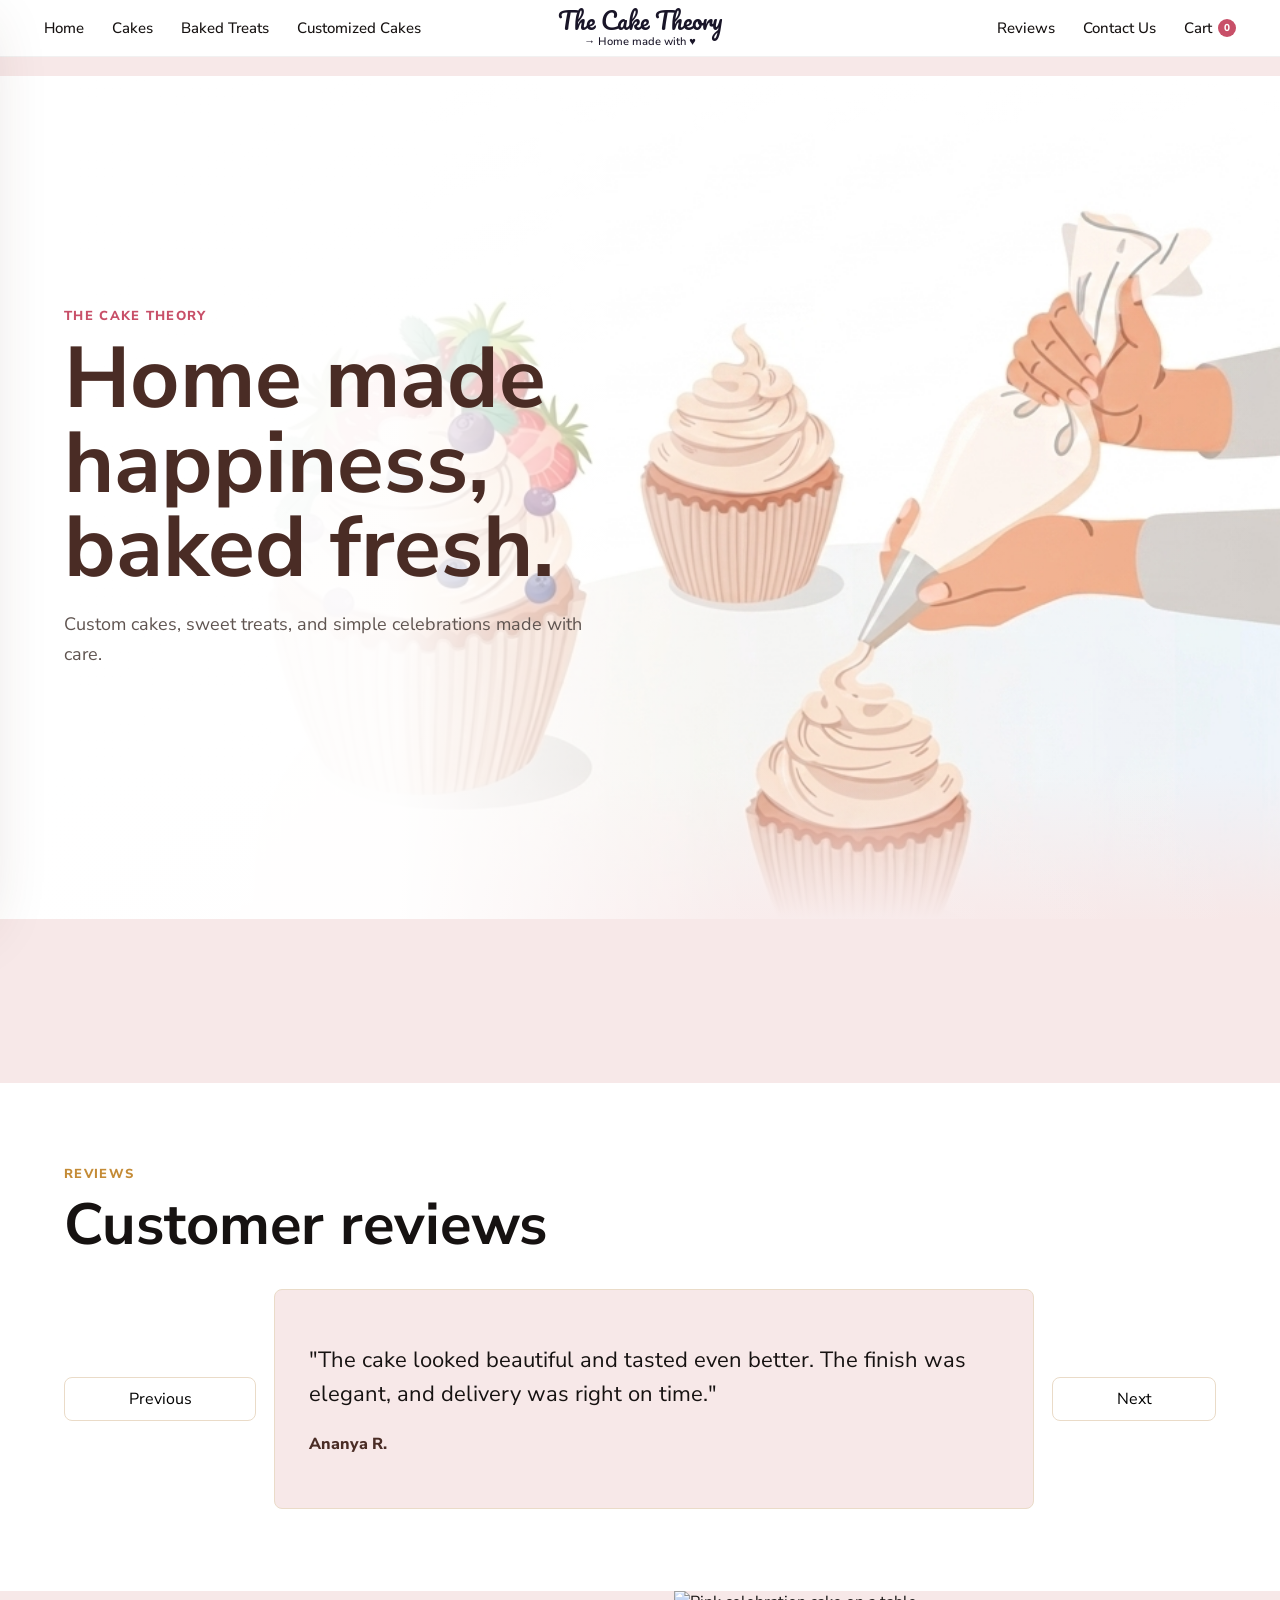
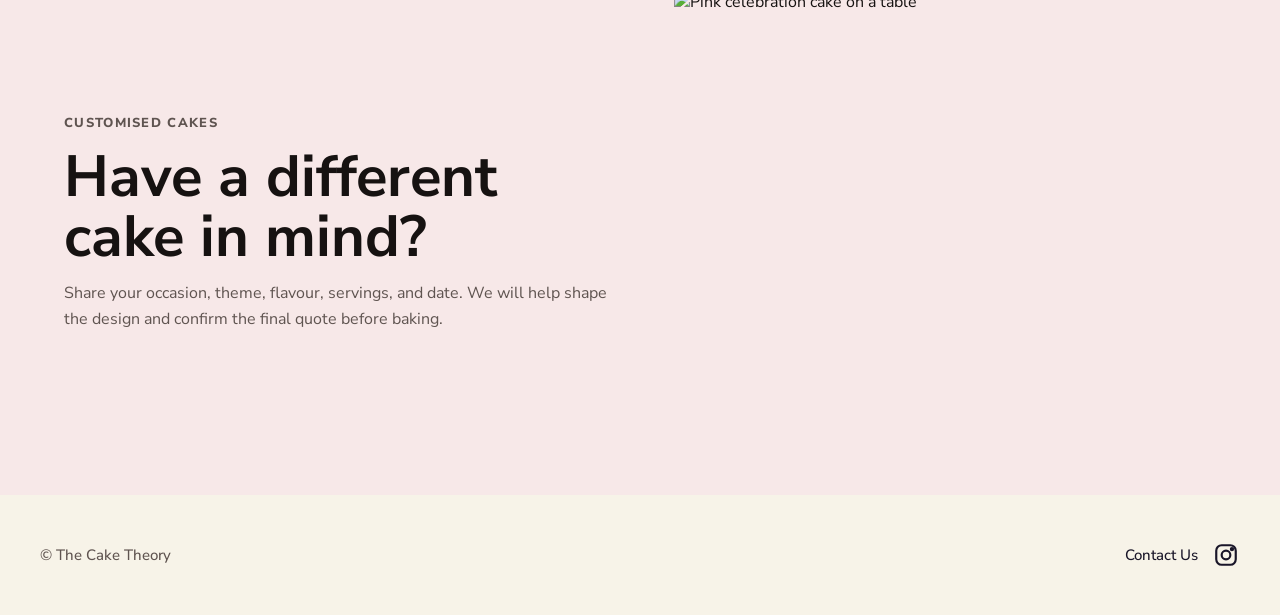
==== public/index.html @ dc820342 "adding public folder" ====
<!DOCTYPE html>
<html lang="en">
<head>
  <meta charset="UTF-8">
  <meta name="viewport" content="width=device-width, initial-scale=1.0">
  <title>The Cake Theory | Fresh Celebration Cakes</title>
  <link rel="preconnect" href="https://images.unsplash.com">
  <link rel="preconnect" href="https://fonts.googleapis.com">
  <link rel="preconnect" href="https://fonts.gstatic.com" crossorigin>
  <link href="https://fonts.googleapis.com/css2?family=Nunito+Sans:wght@500;700;800;900&family=Pacifico&display=swap" rel="stylesheet">
  <link rel="stylesheet" href="/static/css/styles.css">
</head>
<body>
  <header class="topbar">
    <button class="icon-button menu-toggle" type="button" aria-label="Open menu">
      <span></span>
      <span></span>
      <span></span>
    </button>

    <nav class="desktop-nav" aria-label="Primary navigation">
      <a href="#home">Home</a>
      <div class="nav-dropdown">
        <a href="#cakes">Cakes</a>
        <div class="dropdown-panel">
          <div>
            <h3>Classic Cakes</h3>
            <a href="product.html?item=black-forest">Black Forest</a>
            <a href="product.html?item=white-forest">White Forest</a>
            <a href="product.html?item=strawberry">Strawberry</a>
            <a href="product.html?item=blueberry">Blueberry</a>
            <a href="product.html?item=blackcurrant">Blackcurrant</a>
            <a href="product.html?item=fresh-mango-cake">Fresh Mango Cake</a>
            <a href="product.html?item=fresh-pineapple">Fresh Pineapple</a>
            <a href="product.html?item=seasonal-filling-cake">Seasonal Filling Cake</a>
          </div>
          <div>
            <h3>Chocolate Cakes</h3>
            <a href="product.html?item=chocolate-truffle">Chocolate Truffle</a>
            <a href="product.html?item=kitkat-cake">KitKat Cake</a>
            <a href="product.html?item=ferrero-rocher">Ferrero Rocher</a>
            <a href="product.html?item=caramel-chocolate">Caramel Chocolate</a>
            <a href="product.html?item=choco-vanilla">Choco Vanilla</a>
          </div>
          <div>
            <h3>Fusion Flavors</h3>
            <a href="product.html?item=rasmalai-cake">Rasmalai Cake</a>
            <a href="product.html?item=gulab-jamun-cake">Gulab Jamun Cake</a>
            <a href="product.html?item=rosemilk-cake">Rosemilk Cake</a>
          </div>
        </div>
      </div>
      <div class="nav-dropdown">
        <a href="#desserts">Baked Treats</a>
        <div class="dropdown-panel baked-treats-panel">
          <div>
            <h3>Daily Bakes & Pastries</h3>
            <a href="product.html?item=korean-cheese-bun">Korean Cheese Bun</a>
            <a href="product.html?item=bomboloni-classic-vanilla">Bomboloni Classic Vanilla</a>
            <a href="product.html?item=bomboloni-chocolate-burst">Bomboloni Chocolate Burst</a>
            <a href="product.html?item=assorted-filled-cupcakes">Assorted Filled Cupcakes</a>
          </div>
          <div>
            <h3>Brownies & Cookies</h3>
            <a href="product.html?item=nutella-cookie-tin">Nutella Cookie Tin</a>
            <a href="product.html?item=assorted-brownie-box">Assorted Brownie Box</a>
          </div>
          <div>
            <h3>Tea Cakes</h3>
            <a href="product.html?item=classic-tea-cake">Classic Tea Cake</a>
            <a href="product.html?item=rainbow-cake">Rainbow Cake</a>
          </div>
          <div>
            <h3>Mini Cakes</h3>
            <a href="product.html?item=bento-cakes">Bento Cakes</a>
          </div>
        </div>
      </div>
      <a href="#custom">Customized Cakes</a>
    </nav>

    <a class="logo" href="#home" aria-label="The Cake Theory home">
      <span>
        <strong>The Cake Theory</strong>
        <small>→ Home made with ♥</small>
      </span>
    </a>

    <nav class="desktop-nav right-nav" aria-label="Secondary navigation">
      <a href="#reviews">Reviews</a>
      <a href="#contact">Contact Us</a>
      <a class="cart-link cart-button" href="cart.html">Cart <span id="cartCount">0</span></a>
    </nav>
  </header>

  <aside class="mobile-menu" aria-label="Mobile menu">
    <button class="close-menu" type="button" aria-label="Close menu">Close</button>
    <a href="#home">Home</a>
    <details>
      <summary>Cakes</summary>
      <h3>Classic Cakes</h3>
      <a href="product.html?item=black-forest">Black Forest</a>
      <a href="product.html?item=white-forest">White Forest</a>
      <a href="product.html?item=strawberry">Strawberry</a>
      <a href="product.html?item=blueberry">Blueberry</a>
      <a href="product.html?item=blackcurrant">Blackcurrant</a>
      <a href="product.html?item=fresh-mango-cake">Fresh Mango Cake</a>
      <a href="product.html?item=fresh-pineapple">Fresh Pineapple</a>
      <a href="product.html?item=seasonal-filling-cake">Seasonal Filling Cake</a>
      <h3>Chocolate Cakes</h3>
      <a href="product.html?item=chocolate-truffle">Chocolate Truffle</a>
      <a href="product.html?item=kitkat-cake">KitKat Cake</a>
      <a href="product.html?item=ferrero-rocher">Ferrero Rocher</a>
      <a href="product.html?item=caramel-chocolate">Caramel Chocolate</a>
      <a href="product.html?item=choco-vanilla">Choco Vanilla</a>
      <h3>Fusion Flavors</h3>
      <a href="product.html?item=rasmalai-cake">Rasmalai Cake</a>
      <a href="product.html?item=gulab-jamun-cake">Gulab Jamun Cake</a>
      <a href="product.html?item=rosemilk-cake">Rosemilk Cake</a>
    </details>
    <details>
      <summary>Baked Treats</summary>
      <h3>Daily Bakes & Pastries</h3>
      <a href="product.html?item=korean-cheese-bun">Korean Cheese Bun</a>
      <a href="product.html?item=bomboloni-classic-vanilla">Bomboloni Classic Vanilla</a>
      <a href="product.html?item=bomboloni-chocolate-burst">Bomboloni Chocolate Burst</a>
      <a href="product.html?item=assorted-filled-cupcakes">Assorted Filled Cupcake</a>
      <h3>Brownies & Cookies</h3>
      <a href="product.html?item=nutella-cookie-tin">Nutella Cookie Tin</a>
      <a href="product.html?item=assorted-brownie-box">Assorted Brownie</a>
      <h3>Tea Cakes</h3>
      <a href="product.html?item=classic-tea-cake">Tea Cake</a>
      <a href="product.html?item=rainbow-cake">Rainbow Cake</a>
      <h3>Mini Cakes</h3>
      <a href="product.html?item=bento-cakes">Bento</a>
    </details>
    <a href="#custom">Customized Cakes</a>
    <a href="#reviews">Reviews</a>
    <a href="#contact">Contact Us</a>
    <a href="cart.html">Cart</a>
  </aside>

  <div class="search-panel" aria-hidden="true">
    <div class="search-box">
      <button class="close-search" type="button" aria-label="Close search">Close</button>
      <label for="siteSearch">Search our cakes</label>
      <input id="siteSearch" type="search" placeholder="Try chocolate, berry, cupcake...">
    </div>
  </div>

  <main id="home">
    <section class="hero">
      <div class="admin-home-text" id="homeTextBlock">
        <p class="eyebrow">The Cake Theory</p>
        <h1 id="homeTextTitle">Home made happiness, baked fresh.</h1>
        <p id="homeTextBody">Custom cakes, sweet treats, and simple celebrations made with care.</p>
      </div>
    </section>

    <section class="section product-section" id="cakes">
      <div class="admin-added-products" id="adminAddedProducts"></div>
    </section>

    <section class="section testimonials" id="reviews">
      <div class="section-title">
        <p class="eyebrow">Reviews</p>
        <h2>Customer reviews</h2>
      </div>

      <div class="testimonial-slider">
        <button class="slider-button" type="button" data-direction="prev">Previous</button>
        <blockquote class="testimonial-card">
          <p id="testimonialText"></p>
          <cite id="testimonialAuthor"></cite>
        </blockquote>
        <button class="slider-button" type="button" data-direction="next">Next</button>
      </div>
    </section>

    <section class="custom-cakes" id="custom">
      <div class="custom-copy">
        <p class="eyebrow">Customised Cakes</p>
        <h2>Have a different cake in mind?</h2>
        <p>
          Share your occasion, theme, flavour, servings, and date. We will help
          shape the design and confirm the final quote before baking.
        </p>
      </div>
      <img src="https://images.unsplash.com/photo-1542826438-bd32f43d626f?auto=format&fit=crop&w=1000&q=80" alt="Pink celebration cake on a table">
    </section>

  </main>

  <footer class="footer" id="contact">
    <p class="copyright"><a href="admin.html" aria-label="Admin login">&copy;</a> The Cake Theory</p>
    <div class="social-links" aria-label="Social links">
      <span>Contact Us</span>
      <a href="https://www.instagram.com/thecaketheory_23?igsh=MXh0NGl6bTZhbHhzeA==" aria-label="Instagram" target="_blank" rel="noopener">
        <svg viewBox="0 0 24 24" aria-hidden="true">
          <rect x="3" y="3" width="18" height="18" rx="5"></rect>
          <circle cx="12" cy="12" r="4"></circle>
          <circle cx="17.5" cy="6.5" r="1"></circle>
        </svg>
      </a>
    </div>
  </footer>

  <div class="toast" role="status" aria-live="polite"></div>

  <script src="/static/js/script.js"></script>
</body>
</html>
---- static/css/styles.css ----
:root {
  --ink: #161211;
  --soft-ink: #5f5450;
  --cream: #f7e8e8;
  --butter: #f6dfb3;
  --gold: #c48b36;
  --rose: #c84f68;
  --cocoa: #4a2c25;
  --paper: #ffffff;
  --line: #eadbc8;
  --shadow: 0 24px 60px rgba(73, 44, 34, 0.16);
}

* {
  box-sizing: border-box;
}

html {
  scroll-behavior: smooth;
}

body {
  margin: 0;
  color: var(--ink);
  background: var(--cream);
  font-family: "Nunito Sans", Arial, Helvetica, sans-serif;
}

body.menu-open,
body.search-open {
  overflow: hidden;
}

main {
  margin-top: 0.5cm;
}

a {
  color: inherit;
}

button,
input,
select,
textarea {
  font: inherit;
}

img {
  display: block;
  max-width: 100%;
}

.topbar {
  position: sticky;
  top: 0;
  z-index: 20;
  min-height: 57px;
  display: grid;
  grid-template-columns: 1fr auto 1fr;
  align-items: center;
  gap: 20px;
  padding: 3px clamp(18px, 4vw, 44px);
  background: rgba(255, 255, 255, 0.98);
  border-bottom: 1px solid rgba(22, 18, 17, 0.06);
  backdrop-filter: blur(12px);
}

.desktop-nav,
.right-nav,
.logo {
  display: flex;
  align-items: center;
}

.desktop-nav {
  gap: clamp(18px, 2.2vw, 34px);
}

.right-nav {
  justify-content: flex-end;
}

.desktop-nav a,
.desktop-nav button {
  border: 0;
  padding: 0;
  color: var(--ink);
  background: transparent;
  text-decoration: none;
  cursor: pointer;
  font-size: 15px;
  font-weight: 500;
  line-height: 1;
}

.desktop-nav a:hover,
.desktop-nav button:hover {
  color: var(--cocoa);
}

.nav-dropdown {
  position: relative;
  padding: 12px 0;
}

.dropdown-panel {
  position: absolute;
  top: 100%;
  left: 0;
  z-index: 35;
  width: min(620px, calc(100vw - 36px));
  display: grid;
  grid-template-columns: repeat(3, minmax(0, 1fr));
  gap: 16px;
  padding: 18px;
  border: 1.5px solid rgba(22, 18, 17, 0.12);
  border-radius: 8px;
  background: #fffaf4;
  box-shadow: 0 26px 66px rgba(73, 44, 34, 0.2);
  opacity: 0;
  pointer-events: none;
  transform: translateY(8px);
  transition: opacity 160ms ease, transform 160ms ease;
}

.dropdown-panel::before {
  content: "";
  position: absolute;
  left: 0;
  right: 0;
  top: -14px;
  height: 14px;
}

.nav-dropdown:hover .dropdown-panel,
.nav-dropdown:focus-within .dropdown-panel {
  opacity: 1;
  pointer-events: auto;
  transform: translateY(0);
}

.dropdown-panel h3 {
  margin: 0 0 12px;
  color: var(--cocoa);
  font-size: 14px;
  line-height: 1.2;
}

.dropdown-panel a {
  display: block;
  padding: 5px 0;
  color: var(--soft-ink);
  font-size: 13px;
  font-weight: 500;
  line-height: 1.2;
}

.dropdown-panel > div + div {
  border-left: 1px solid rgba(22, 18, 17, 0.1);
  padding-left: 16px;
}

.baked-treats-panel {
  width: min(760px, calc(100vw - 36px));
  grid-template-columns: repeat(4, minmax(0, 1fr));
}

.dropdown-panel a:hover {
  color: var(--rose);
}

.logo {
  justify-self: center;
  gap: 9px;
  text-align: center;
  text-decoration: none;
  white-space: nowrap;
}

.logo-mark {
  display: grid;
  width: 24px;
  height: 30px;
  place-items: center;
  border: 0;
  line-height: 1;
}

.logo-mark svg {
  width: 28px;
  height: 28px;
  fill: none;
  stroke: #191528;
  stroke-width: 2.2;
  stroke-linecap: round;
  stroke-linejoin: round;
}

.logo strong {
  display: block;
  color: #191528;
  font-family: "Pacifico", cursive;
  font-size: clamp(19px, 1.8vw, 24px);
  font-weight: 400;
  letter-spacing: 0;
  line-height: 1;
}

.logo small {
  display: block;
  margin-top: 4px;
  color: #191528;
  font-family: "Nunito Sans", Arial, Helvetica, sans-serif;
  font-size: 11px;
  font-weight: 500;
  line-height: 1;
}

.cart-button span {
  display: inline-grid;
  min-width: 18px;
  height: 18px;
  place-items: center;
  margin-left: 6px;
  border-radius: 50%;
  color: var(--paper);
  background: var(--rose);
  font-size: 10px;
  font-weight: 800;
  line-height: 1;
  vertical-align: middle;
}

.search-pill {
  min-width: min(250px, 22vw);
  min-height: 48px;
  display: inline-flex;
  align-items: center;
  justify-content: flex-start;
  gap: 10px;
  padding: 0 18px;
  border-radius: 999px;
  color: var(--soft-ink) !important;
  background: #f5f3f1 !important;
  font-size: 15px !important;
  font-weight: 500 !important;
}

.search-pill span:first-child {
  color: var(--ink);
  font-size: 26px;
  line-height: 1;
}

.cart-link {
  display: inline-flex !important;
  align-items: center;
  justify-content: center;
  gap: 0;
  white-space: nowrap;
}

.signup-link {
  min-height: 34px;
  display: inline-flex;
  align-items: center;
  justify-content: center;
  padding: 0 12px !important;
  border-radius: 999px;
  color: #111 !important;
  background: #ffdd00 !important;
  font-weight: 500 !important;
}

.icon-button,
.close-menu,
.close-search {
  border: 0;
  background: transparent;
  cursor: pointer;
}

.menu-toggle {
  display: none;
  width: 42px;
  height: 42px;
  padding: 8px;
}

.menu-toggle span {
  display: block;
  height: 2px;
  margin: 6px 0;
  background: var(--ink);
}

.mobile-menu {
  position: fixed;
  inset: 0 auto 0 0;
  z-index: 40;
  width: min(340px, 84vw);
  display: flex;
  flex-direction: column;
  gap: 18px;
  padding: 28px;
  background: var(--paper);
  box-shadow: var(--shadow);
  transform: translateX(-105%);
  transition: transform 220ms ease;
}

body.menu-open .mobile-menu {
  transform: translateX(0);
}

.mobile-menu a,
.close-menu,
.mobile-menu summary {
  color: var(--ink);
  text-align: left;
  text-decoration: none;
  font-size: 20px;
  font-weight: 800;
}

.mobile-menu details {
  border: 0;
  border-radius: 0;
  padding: 0;
  background: transparent;
}

.mobile-menu summary {
  display: flex;
  align-items: center;
  justify-content: space-between;
  cursor: pointer;
  list-style: none;
}

.mobile-menu summary::-webkit-details-marker {
  display: none;
}

.mobile-menu summary::after {
  content: "+";
  font-size: 22px;
  line-height: 1;
}

.mobile-menu details[open] summary::after {
  content: "-";
}

.mobile-menu details a {
  display: block;
  margin: 10px 0 0 14px;
  color: var(--soft-ink);
  font-size: 15px;
  font-weight: 500;
}

.mobile-menu h3 {
  margin: 18px 0 4px 14px;
  color: var(--cocoa);
  font-size: 13px;
  line-height: 1.2;
  text-transform: uppercase;
}

.search-panel {
  position: fixed;
  inset: 0;
  z-index: 50;
  display: grid;
  place-items: center;
  padding: 20px;
  background: rgba(22, 18, 17, 0.64);
  opacity: 0;
  pointer-events: none;
  transition: opacity 180ms ease;
}

body.search-open .search-panel {
  opacity: 1;
  pointer-events: auto;
}

.search-box {
  width: min(680px, 100%);
  padding: 28px;
  border-radius: 8px;
  background: var(--paper);
}

.search-box label {
  display: block;
  margin: 18px 0 10px;
  font-size: 28px;
  font-weight: 800;
}

.search-box input {
  width: 100%;
  border: 1px solid var(--line);
  border-radius: 8px;
  padding: 15px 16px;
}

.hero {
  min-height: calc(100vh - 57px);
  display: grid;
  align-items: center;
  padding: 96px clamp(18px, 5vw, 74px);
  color: var(--ink);
  background:
    linear-gradient(90deg, #ffffff 0%, rgba(255, 255, 255, 0.96) 31%, rgba(255, 255, 255, 0.2) 58%, rgba(255, 255, 255, 0) 100%),
    linear-gradient(180deg, #ffffff 0%, rgba(255, 255, 255, 0) 14%, rgba(255, 255, 255, 0) 82%, #f7e8e8 100%),
    url("../assets/homepage-cupcakes.png") right 45% / auto 108% no-repeat,
    #ffffff;
  position: relative;
  overflow: hidden;
}

.admin-home-text {
  max-width: 680px;
  position: relative;
  z-index: 1;
}

.admin-home-text h1 {
  color: var(--cocoa);
}

.admin-home-text p:last-child {
  max-width: 560px;
  color: var(--soft-ink);
  font-size: 18px;
  line-height: 1.65;
}

.hero-copy {
  max-width: 680px;
}

.eyebrow {
  margin: 0 0 12px;
  color: var(--gold);
  font-size: 13px;
  font-weight: 800;
  letter-spacing: 0.1em;
  text-transform: uppercase;
}

.hero .eyebrow {
  color: var(--rose);
}

h1,
h2,
h3,
p {
  margin-top: 0;
}

h1 {
  margin-bottom: 20px;
  font-size: clamp(44px, 7vw, 86px);
  line-height: 0.98;
  letter-spacing: 0;
}

h2 {
  margin-bottom: 14px;
  font-size: clamp(32px, 4.8vw, 58px);
  line-height: 1.04;
  letter-spacing: 0;
}

h3 {
  margin-bottom: 8px;
  font-size: 24px;
}

.hero-copy p {
  max-width: 600px;
  color: var(--soft-ink);
  font-size: 19px;
  line-height: 1.65;
}

.primary-link {
  display: inline-flex;
  align-items: center;
  justify-content: center;
  min-height: 48px;
  margin-top: 12px;
  padding: 0 24px;
  border: 0;
  border-radius: 8px;
  color: var(--paper);
  background: var(--rose);
  text-decoration: none;
  font-weight: 800;
  cursor: pointer;
}

.primary-link.dark {
  background: var(--cocoa);
}

.section {
  padding: 82px clamp(18px, 5vw, 74px);
}

.section-title {
  max-width: 720px;
  margin-bottom: 34px;
}

.product-grid {
  display: grid;
  grid-template-columns: repeat(4, minmax(0, 1fr));
  gap: 22px;
}

.cake-menu-grid {
  display: grid;
  grid-template-columns: repeat(3, minmax(0, 1fr));
  gap: 22px;
}

.cake-menu-card {
  min-height: 100%;
  padding: 26px;
  border: 1px solid var(--line);
  border-radius: 8px;
  background: var(--paper);
  box-shadow: var(--shadow);
}

.cake-menu-card h3 {
  margin-bottom: 18px;
  color: var(--cocoa);
  font-size: 24px;
}

.cake-menu-card ul {
  display: grid;
  gap: 12px;
  margin: 0;
  padding: 0;
  list-style: none;
}

.cake-menu-card li {
  padding-bottom: 10px;
  border-bottom: 1px solid rgba(234, 219, 200, 0.8);
  color: var(--soft-ink);
  font-size: 16px;
  line-height: 1.35;
}

.cake-menu-card li:last-child {
  padding-bottom: 0;
  border-bottom: 0;
}

.admin-added-products {
  margin-top: 28px;
}

.admin-added-products:empty {
  display: none;
}

.admin-added-title {
  margin-top: 20px;
}

.product-card {
  overflow: hidden;
  border: 1px solid var(--line);
  border-radius: 8px;
  background: var(--paper);
  box-shadow: var(--shadow);
}

.product-card img {
  width: 100%;
  aspect-ratio: 1 / 1.05;
  object-fit: cover;
}

.product-info {
  padding: 22px;
}

.product-info p,
.custom-copy p,
.story-content p,
.faq p,
.footer p {
  color: var(--soft-ink);
  line-height: 1.62;
}

.add-to-cart {
  width: 100%;
  min-height: 44px;
  margin-top: 14px;
  border: 1px solid var(--cocoa);
  border-radius: 8px;
  color: var(--cocoa);
  background: transparent;
  cursor: pointer;
  font-weight: 800;
}

.add-to-cart:hover {
  color: var(--paper);
  background: var(--cocoa);
}

.desserts {
  display: grid;
  grid-template-columns: minmax(0, 0.9fr) minmax(260px, 1.1fr);
  gap: 32px;
  align-items: center;
  background: var(--butter);
}

.dessert-list {
  display: grid;
  grid-template-columns: repeat(2, minmax(0, 1fr));
  gap: 12px;
}

.dessert-list span {
  padding: 20px;
  border-radius: 8px;
  background: rgba(255, 255, 255, 0.62);
  font-weight: 800;
}

.testimonials {
  background: var(--paper);
}

.testimonial-slider {
  display: grid;
  grid-template-columns: auto minmax(0, 760px) auto;
  gap: 18px;
  align-items: center;
}

.testimonial-card {
  min-height: 220px;
  display: grid;
  align-content: center;
  margin: 0;
  padding: 34px;
  border: 1px solid var(--line);
  border-radius: 8px;
  background: var(--cream);
}

.testimonial-card p {
  font-size: 22px;
  line-height: 1.55;
}

.testimonial-card cite {
  color: var(--cocoa);
  font-style: normal;
  font-weight: 800;
}

.slider-button {
  min-height: 44px;
  border: 1px solid var(--line);
  border-radius: 8px;
  background: var(--paper);
  cursor: pointer;
}

.custom-cakes {
  display: grid;
  grid-template-columns: minmax(0, 1fr) minmax(320px, 0.9fr);
  align-items: stretch;
  background: var(--cream);
}

.custom-copy {
  display: grid;
  align-content: center;
  padding: 82px clamp(18px, 5vw, 74px);
}

.custom-cakes img {
  width: 100%;
  height: 100%;
  min-height: 480px;
  object-fit: cover;
}

.story {
  background: var(--paper);
}

.story-content {
  max-width: 820px;
}

.faq-list {
  display: grid;
  gap: 12px;
  max-width: 860px;
}

details {
  border: 1px solid var(--line);
  border-radius: 8px;
  padding: 18px 20px;
  background: var(--paper);
}

summary {
  cursor: pointer;
  font-weight: 800;
}

details p {
  margin: 12px 0 0;
}

.contact {
  background: var(--butter);
}

.contact-form {
  display: grid;
  grid-template-columns: repeat(2, minmax(0, 1fr));
  gap: 16px;
  max-width: 920px;
}

.contact-form input,
.contact-form select,
.contact-form textarea {
  width: 100%;
  border: 1px solid rgba(74, 44, 37, 0.2);
  border-radius: 8px;
  padding: 14px 15px;
  background: var(--paper);
}

.contact-form textarea,
.form-button,
.form-status {
  grid-column: 1 / -1;
}

.form-status {
  min-height: 24px;
  color: var(--cocoa);
  font-weight: 800;
}

.footer {
  margin-top: 24px;
  min-height: 120px;
  display: grid;
  grid-template-columns: 1fr auto;
  align-items: center;
  gap: 28px;
  padding: 32px clamp(18px, 4vw, 40px);
  color: #191528;
  background: #f7f3e8;
}

.copyright {
  color: #191528;
  font-size: 15px;
  font-weight: 500;
}

.copyright {
  margin: 0;
}

.copyright a {
  color: inherit;
  text-decoration: none;
}

.social-links {
  display: flex;
  align-items: center;
  justify-content: flex-end;
  gap: 14px;
}

.social-links span {
  color: #191528;
  font-size: 15px;
  font-weight: 500;
}

.social-links a {
  display: inline-grid;
  width: 28px;
  height: 28px;
  place-items: center;
  color: #191528;
  text-decoration: none;
}

.social-links svg {
  width: 26px;
  height: 26px;
  fill: none;
  stroke: currentColor;
  stroke-width: 2;
  stroke-linecap: round;
  stroke-linejoin: round;
}

.toast {
  position: fixed;
  right: 18px;
  bottom: 18px;
  z-index: 60;
  max-width: min(340px, calc(100vw - 36px));
  padding: 14px 16px;
  border-radius: 8px;
  color: var(--paper);
  background: var(--cocoa);
  box-shadow: var(--shadow);
  opacity: 0;
  transform: translateY(12px);
  transition: opacity 180ms ease, transform 180ms ease;
}

.toast.visible {
  opacity: 1;
  transform: translateY(0);
}

.product-page {
  background: var(--cream);
}

.product-detail {
  min-height: calc(100vh - 177px);
  display: grid;
  grid-template-columns: minmax(280px, 0.95fr) minmax(320px, 1.05fr);
  gap: clamp(28px, 5vw, 72px);
  align-items: center;
  padding: 72px clamp(18px, 5vw, 74px);
}

.product-image-panel img {
  width: 100%;
  border-radius: 8px;
  box-shadow: var(--shadow);
}

.product-image-panel img[src=""] {
  display: none;
}

.image-placeholder {
  min-height: 440px;
  display: grid;
  place-items: center;
  gap: 8px;
  padding: 28px;
  border: 1.5px dashed rgba(74, 44, 37, 0.28);
  border-radius: 8px;
  color: var(--soft-ink);
  background: rgba(255, 255, 255, 0.5);
  text-align: center;
}

.image-placeholder span {
  color: var(--cocoa);
  font-size: 22px;
  font-weight: 700;
}

.image-placeholder small {
  display: block;
  font-size: 14px;
}

.product-image-panel.has-image .image-placeholder {
  display: none;
}

.product-detail-panel {
  max-width: 620px;
}

.product-detail-panel h1 {
  margin-bottom: 16px;
  color: var(--cocoa);
  font-size: clamp(28px, 3.6vw, 40px);
}

.product-title-line {
  width: 100px;
  height: 3px;
  margin-bottom: 26px;
  background: var(--cocoa);
}

.product-main-price {
  margin-bottom: 30px;
  color: var(--cocoa);
  font-size: 20px;
  line-height: 1.2;
}

.product-order-box {
  max-width: 560px;
}

.option-row {
  display: grid;
  grid-template-columns: 80px minmax(220px, 280px);
  gap: 16px;
  align-items: center;
  margin-bottom: 18px;
  color: var(--cocoa);
  font-size: 14px;
}

.option-row select,
.note-label input {
  width: 100%;
  min-height: 48px;
  border: 1px solid #dedbd8;
  border-radius: 0;
  padding: 0 12px;
  color: var(--cocoa);
  background: #f7f7f7;
  font: inherit;
}

.option-row select:focus,
.note-label input:focus {
  outline: 2px dotted var(--cocoa);
  outline-offset: -4px;
}

.note-label {
  display: grid;
  gap: 10px;
  margin: 14px 0 20px;
  color: var(--cocoa);
  font-size: 18px;
  font-weight: 800;
}

.note-label input {
  background: var(--paper);
}

.quantity-block {
  display: grid;
  gap: 10px;
  margin-bottom: 16px;
  color: var(--cocoa);
  font-size: 18px;
  font-weight: 800;
}

.quantity-stepper {
  display: grid;
  grid-template-columns: 38px 68px 38px;
  width: max-content;
  border: 1px solid #ece8e5;
}

.quantity-stepper button,
.quantity-stepper input {
  width: 100%;
  height: 46px;
  border: 0;
  border-right: 1px solid #ece8e5;
  color: var(--cocoa);
  background: var(--paper);
  text-align: center;
}

.quantity-stepper button:last-child {
  border-right: 0;
}

.quantity-stepper button {
  cursor: pointer;
  font-size: 18px;
}

.quantity-stepper input {
  font-weight: 700;
}

.sold-out-button {
  width: min(280px, 100%);
  min-height: 48px;
  border: 0;
  border-radius: 3px;
  color: #ffd75c;
  background: #4b2023;
  cursor: pointer;
  font: inherit;
  font-weight: 700;
}

.product-extra-details {
  max-width: 560px;
  margin-top: 24px;
  border: 0;
  padding: 0;
  background: transparent;
}

.product-extra-details summary {
  color: var(--cocoa);
}

.product-extra-details ul {
  margin: 12px 0 0;
  padding-left: 20px;
  color: var(--soft-ink);
  line-height: 1.6;
}

.cart-page {
  background: var(--cream);
}

.cart-shell {
  min-height: calc(100vh - 177px);
  padding: 72px clamp(18px, 5vw, 74px);
}

.cart-heading {
  margin-bottom: 30px;
}

.cart-heading h1 {
  color: var(--cocoa);
  font-size: clamp(34px, 4vw, 52px);
}

.cart-layout {
  display: grid;
  grid-template-columns: minmax(0, 1fr) minmax(280px, 360px);
  gap: 28px;
  align-items: start;
}

.cart-items {
  display: grid;
  gap: 14px;
}

.cart-item,
.cart-summary,
.empty-cart {
  border: 1px solid var(--line);
  border-radius: 8px;
  background: var(--paper);
}

.cart-item {
  display: grid;
  grid-template-columns: 92px minmax(0, 1fr) auto;
  gap: 18px;
  align-items: center;
  padding: 16px;
}

.cart-thumb {
  width: 92px;
  height: 92px;
  overflow: hidden;
  border-radius: 8px;
  background: #f7f3e8;
}

.cart-thumb img,
.cart-thumb-placeholder {
  width: 100%;
  height: 100%;
}

.cart-thumb img {
  object-fit: cover;
}

.cart-thumb-placeholder {
  display: grid;
  place-items: center;
  color: var(--cocoa);
  font-size: 30px;
  font-weight: 800;
}

.cart-item-info h2 {
  margin-bottom: 6px;
  color: var(--cocoa);
  font-size: 20px;
}

.cart-item-info p,
.cart-item-info span,
.cart-item-info small,
.cart-item-meta span {
  display: block;
  margin: 0;
  color: var(--soft-ink);
  line-height: 1.45;
}

.cart-item-meta {
  display: grid;
  gap: 8px;
  justify-items: end;
  color: var(--cocoa);
}

.cart-item-meta button,
.clear-cart-button {
  border: 0;
  padding: 0;
  color: var(--rose);
  background: transparent;
  cursor: pointer;
  font: inherit;
  font-weight: 700;
}

.cart-summary {
  display: grid;
  gap: 16px;
  padding: 22px;
}

.checkout-form {
  display: grid;
  gap: 10px;
}

.checkout-form input,
.checkout-form textarea {
  width: 100%;
  border: 1px solid #dedbd8;
  border-radius: 4px;
  padding: 12px;
  color: var(--cocoa);
  background: #fffdfb;
  font: inherit;
}

.checkout-form .checkout-button {
  border: 0;
  cursor: pointer;
  font: inherit;
}

.checkout-status {
  min-height: 22px;
  margin: 0;
  color: var(--cocoa);
  font-size: 14px;
  line-height: 1.4;
}

.continue-shopping {
  color: var(--cocoa);
  font-weight: 700;
  text-align: center;
  text-decoration: none;
}

.cart-summary h2 {
  margin-bottom: 4px;
  color: var(--cocoa);
  font-size: 24px;
}

.summary-row {
  display: flex;
  justify-content: space-between;
  gap: 18px;
  color: var(--soft-ink);
}

.summary-row strong {
  color: var(--cocoa);
}

.checkout-button {
  min-height: 46px;
  display: inline-flex;
  align-items: center;
  justify-content: center;
  padding: 0 18px;
  border-radius: 3px;
  color: #ffd75c;
  background: #4b2023;
  text-decoration: none;
  font-weight: 700;
}

.empty-cart {
  padding: 28px;
}

.empty-cart h2 {
  color: var(--cocoa);
  font-size: 26px;
}

.admin-page {
  min-height: 100vh;
  padding: 72px clamp(18px, 5vw, 74px);
  background: var(--cream);
}

.admin-login {
  min-height: calc(100vh - 96px);
  display: grid;
  place-items: center;
}

.admin-dashboard {
  display: grid;
  gap: 28px;
}

.admin-top {
  display: flex;
  align-items: center;
  justify-content: space-between;
  gap: 18px;
  padding-bottom: 22px;
  border-bottom: 3px solid var(--cocoa);
}

.admin-actions {
  display: flex;
  align-items: center;
  gap: 14px;
}

.admin-grid {
  display: grid;
  grid-template-columns: repeat(2, minmax(0, 1fr));
  gap: 28px;
}

.admin-card {
  padding: 28px;
  border: 1px solid var(--line);
  border-radius: 8px;
  background: var(--paper);
  box-shadow: none;
}

.admin-card h1,
.admin-card h2,
.admin-top h1 {
  color: var(--cocoa);
}

.admin-top h1 {
  margin-bottom: 0;
  font-size: clamp(32px, 4vw, 52px);
}

.admin-card h2 {
  margin-bottom: 18px;
  font-size: 24px;
}

.admin-card form,
.admin-product-list,
.admin-orders {
  display: grid;
  gap: 14px;
}

.admin-card label {
  display: grid;
  gap: 8px;
  color: var(--cocoa);
  font-weight: 700;
}

.admin-card input,
.admin-card textarea,
.admin-card select {
  width: 100%;
  border: 1px solid #dedbd8;
  border-radius: 0;
  padding: 12px;
  color: var(--cocoa);
  background: #f7f7f7;
  font: inherit;
}

.admin-hint,
.admin-status {
  color: var(--soft-ink);
}

.admin-noscript {
  max-width: 620px;
  margin: 24px auto;
}

.admin-product-row,
.admin-order-row {
  display: grid;
  grid-template-columns: minmax(180px, 1fr) 180px 140px 120px;
  gap: 12px;
  align-items: end;
  padding: 16px;
  border: 1px solid var(--line);
  border-radius: 8px;
  background: #fffdfb;
}

.admin-order-row {
  grid-template-columns: minmax(180px, 1fr) 120px 120px 120px;
  align-items: center;
}

.admin-product-row h3,
.admin-order-row h3 {
  margin-bottom: 4px;
  color: var(--cocoa);
  font-size: 18px;
}

.admin-product-row p,
.admin-order-row p {
  margin: 0;
  color: var(--soft-ink);
}

@media (max-width: 1050px) {
  .topbar {
    grid-template-columns: auto 1fr auto;
  }

  .menu-toggle {
    display: block;
  }

  .desktop-nav {
    display: none;
  }

  .logo {
    justify-self: center;
  }

  .product-grid,
  .cake-menu-grid {
    grid-template-columns: repeat(2, minmax(0, 1fr));
  }
}

@media (max-width: 760px) {
  .logo small {
    display: none;
  }

  .hero {
    min-height: 680px;
    align-items: end;
    background:
      linear-gradient(180deg, rgba(255, 255, 255, 0.82) 0%, rgba(255, 255, 255, 0.96) 58%, #f7e8e8 100%),
      url("../assets/homepage-cupcakes.png") right 45% / 118% auto no-repeat,
      #ffffff;
  }

  .desserts,
  .custom-cakes,
  .product-detail,
  .cart-layout,
  .contact-form,
  .footer {
    grid-template-columns: 1fr;
  }

  .footer,
  .social-links {
    justify-items: center;
    justify-content: center;
    text-align: center;
  }

  .testimonial-slider {
    grid-template-columns: 1fr;
  }

  .slider-button {
    width: 100%;
  }

  .custom-cakes img {
    min-height: 360px;
  }

  .cart-item {
    grid-template-columns: 76px minmax(0, 1fr);
  }

  .cart-thumb {
    width: 76px;
    height: 76px;
  }

  .cart-item-meta {
    grid-column: 2;
    justify-items: start;
  }
}

@media (max-width: 540px) {
  .topbar {
    min-height: 76px;
    padding-inline: 14px;
  }

  .logo strong {
    font-size: 17px;
  }

  .logo-mark {
    width: 44px;
    height: 44px;
    font-size: 12px;
  }

  h1 {
    font-size: 42px;
  }

  .section,
  .custom-copy {
    padding-top: 58px;
    padding-bottom: 58px;
  }

  .product-grid,
  .cake-menu-grid,
  .dessert-list {
    grid-template-columns: 1fr;
  }
}

/* Black Forest product page */
.black-forest-page {
  background: #f8f7fb;
  color: #0d0824;
}

.black-forest-page .product-topbar {
  min-height: 56px;
  padding: 4px 40px;
  background: #ffffff;
  box-shadow: none;
}

.black-forest-page .desktop-nav {
  gap: 30px;
}

.black-forest-page .desktop-nav a {
  color: #17131f;
  font-size: 15px;
  font-weight: 500;
}

.black-forest-page .dropdown-panel h3 {
  color: var(--cocoa);
  font-size: 14px;
  font-weight: 800;
  line-height: 1.2;
}

.black-forest-page .dropdown-panel a {
  color: var(--soft-ink);
  font-size: 13px;
  font-weight: 500;
  line-height: 1.2;
}

.black-forest-page .logo strong {
  color: #181329;
  font-size: 27px;
}

.black-forest-page .logo small {
  color: #181329;
  font-size: 11px;
}

.black-forest-page .cart-button span {
  background: #7439ee;
}

.black-forest-product {
  background: #f8f7fb;
}

.black-forest-detail {
  min-height: calc(100vh - 56px);
  grid-template-columns: minmax(320px, 436px) minmax(480px, 560px);
  justify-content: center;
  gap: 72px;
  align-items: center;
  padding: 78px clamp(24px, 7vw, 96px) 92px;
}

.black-forest-image-panel {
  justify-self: center;
  width: min(100%, 310px);
}

.black-forest-image-panel img {
  width: 100%;
  aspect-ratio: 1.02 / 1;
  object-fit: cover;
  border-radius: 8px;
  box-shadow: 0 26px 52px rgba(21, 12, 36, 0.11);
}

.black-forest-info {
  max-width: 560px;
}

.black-forest-info .eyebrow {
  margin-bottom: 10px;
  color: #7239ff;
  font-size: 14px;
  letter-spacing: 0.12em;
}

.black-forest-info h1 {
  margin-bottom: 12px;
  color: #0d0824;
  font-size: clamp(34px, 4vw, 40px);
  font-weight: 900;
  line-height: 1.12;
}

.black-forest-info .product-title-line {
  width: 100px;
  height: 3px;
  margin-bottom: 24px;
  background: #1d1531;
}

.black-forest-info .product-main-price {
  margin-bottom: 30px;
  color: #0d0824;
  font-size: 21px;
  font-weight: 600;
}

.black-forest-order {
  display: grid;
  gap: 18px;
}

.size-choice-row {
  display: flex;
  flex-wrap: wrap;
  align-items: center;
  gap: 12px;
  color: #0d0824;
  font-size: 14px;
  font-weight: 600;
}

.size-choice-row > span {
  margin-right: 2px;
}

.size-choice-row label {
  cursor: pointer;
}

.size-choice-row input {
  position: absolute;
  opacity: 0;
  pointer-events: none;
}

.size-choice-row label span {
  min-width: 74px;
  min-height: 42px;
  display: inline-flex;
  align-items: center;
  justify-content: center;
  border: 1px solid #ddd7f0;
  border-radius: 999px;
  color: #4d4260;
  background: #ffffff;
  font-size: 14px;
  font-weight: 800;
}

.size-choice-row input:checked + span {
  color: #ffffff;
  border-color: #0d0824;
  background: #0d0824;
  box-shadow: 0 10px 24px rgba(13, 8, 36, 0.16);
}

.black-forest-info .note-label {
  gap: 12px;
  margin: 0;
  color: #0d0824;
  font-size: 16px;
  font-weight: 900;
}

.black-forest-info .note-label input {
  min-height: 48px;
  border: 1px solid #ddd7f0;
  border-radius: 10px;
  padding: 0 17px;
  color: #0d0824;
  background: #ffffff;
  font-weight: 700;
}

.black-forest-info .note-label input::placeholder {
  color: #746f7d;
}

.black-forest-cart-row {
  display: flex;
  flex-wrap: wrap;
  align-items: end;
  gap: 22px;
  margin-top: 4px;
}

.black-forest-info .quantity-block {
  gap: 10px;
  margin: 0;
  color: #0d0824;
  font-size: 16px;
}

.black-forest-info .quantity-stepper {
  grid-template-columns: 38px 68px 38px;
  overflow: hidden;
  border: 1px solid #ddd7f0;
  border-radius: 22px;
  background: #ffffff;
}

.black-forest-info .quantity-stepper button,
.black-forest-info .quantity-stepper input {
  height: 46px;
  color: #100a2b;
  border-right: 1px solid #ddd7f0;
  background: #ffffff;
  font-weight: 900;
}

.black-forest-info .quantity-stepper button:last-child {
  border-right: 0;
}

.black-forest-info .sold-out-button {
  width: 220px;
  min-height: 48px;
  border-radius: 999px;
  color: #ffffff;
  background: #0d0824;
  box-shadow: 0 12px 22px rgba(13, 8, 36, 0.22);
  font-size: 16px;
}

.black-forest-info .product-extra-details {
  margin-top: 24px;
  color: #0d0824;
  font-size: 16px;
  font-weight: 900;
}

.black-forest-info .product-extra-details summary {
  color: #0d0824;
}

@media (max-width: 1050px) {
  .black-forest-detail {
    grid-template-columns: 1fr;
    gap: 42px;
    padding-top: 52px;
  }

  .black-forest-info {
    justify-self: center;
    width: min(100%, 620px);
  }
}

@media (max-width: 540px) {
  .black-forest-page .product-topbar {
    padding-inline: 14px;
  }

  .black-forest-detail {
    padding-inline: 18px;
  }

  .size-choice-row label span {
    min-width: 66px;
  }

  .black-forest-info .sold-out-button {
    width: 100%;
  }
}
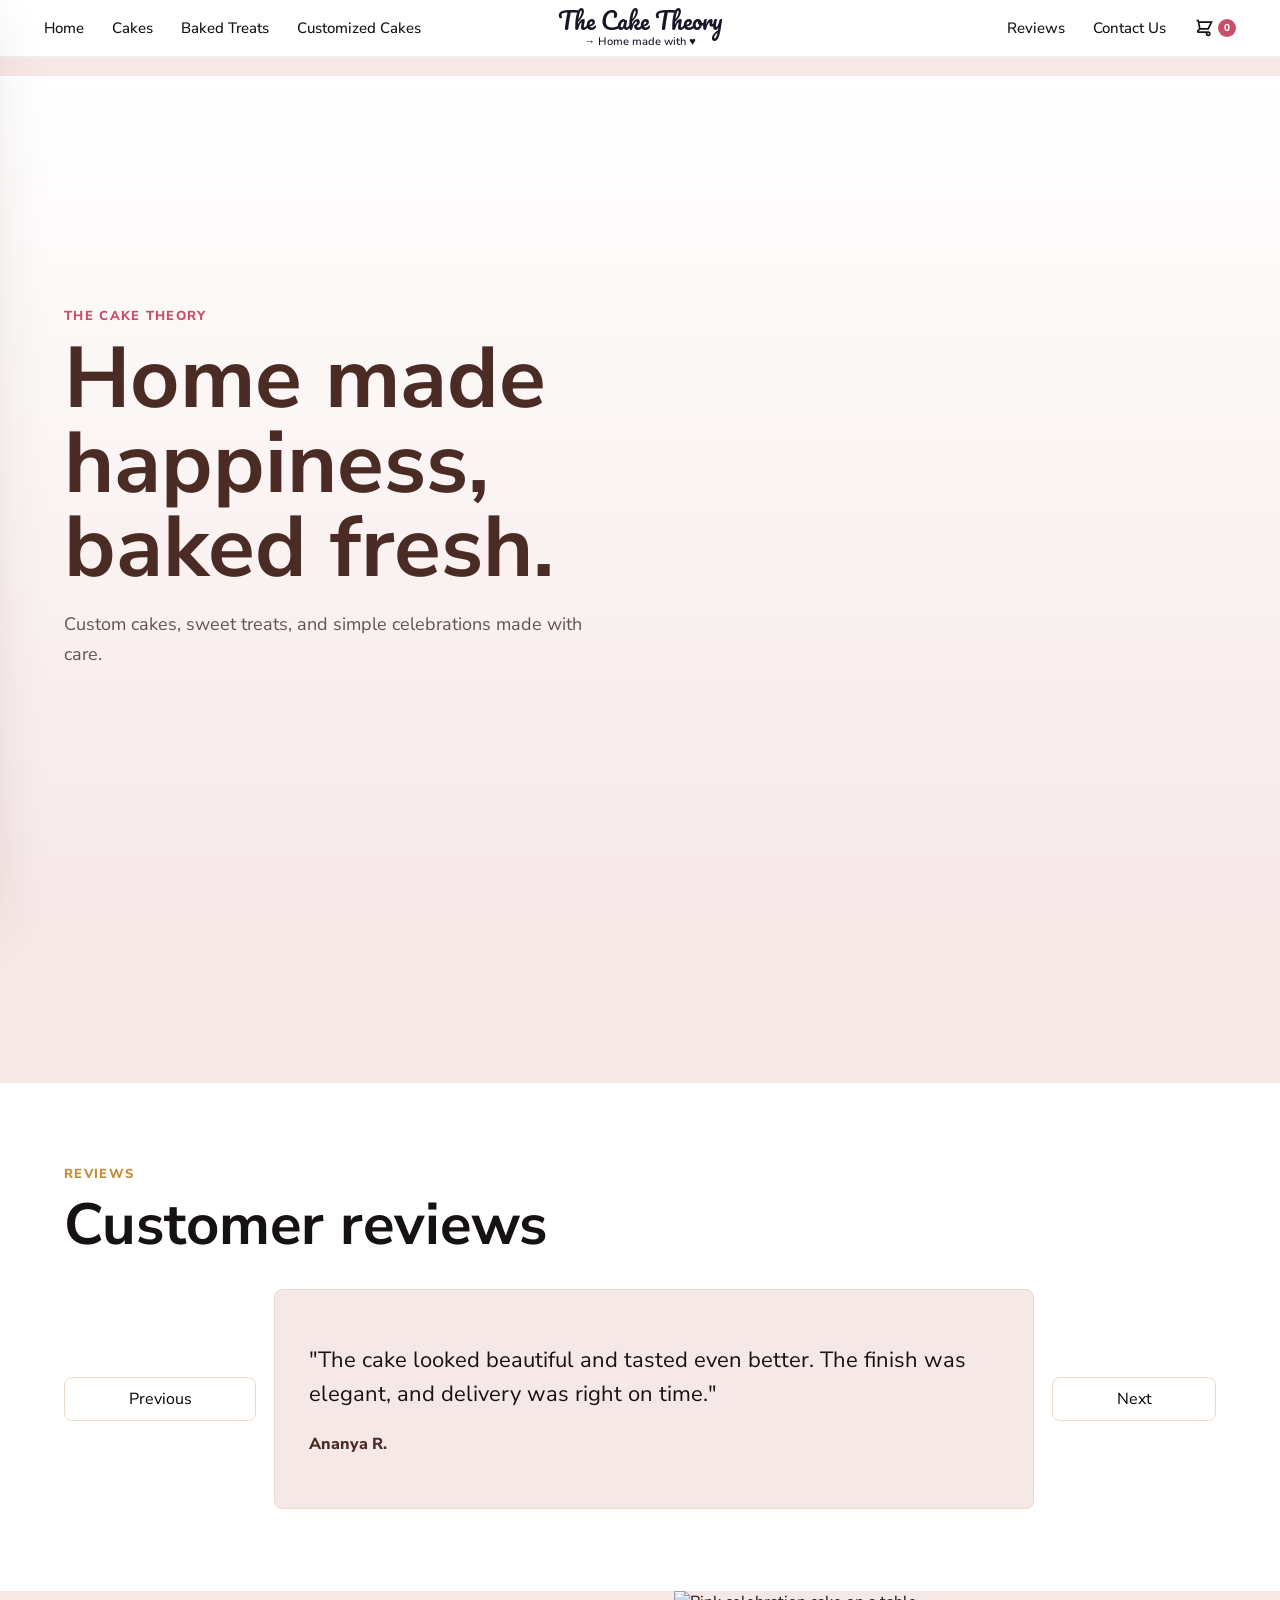
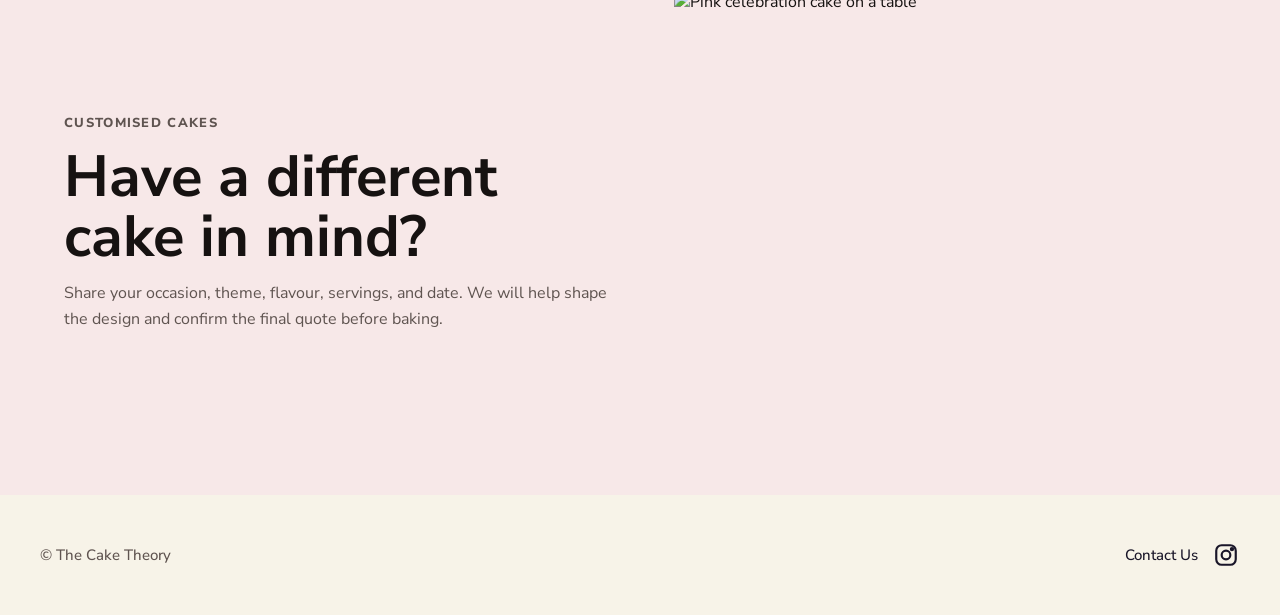
==== commit 3466d058: "update" ====
--- a/public/index.html
+++ b/public/index.html
@@ -82,19 +82,26 @@
     <a class="logo" href="#home" aria-label="The Cake Theory home">
       <span>
         <strong>The Cake Theory</strong>
-        <small>→ Home made with ♥</small>
+        <small>&rarr; Home made with &hearts;</small>
       </span>
+    </a>
+    <a class="cart-link cart-button mobile-cart" href="cart.html" style="display:flex; align-items:center;">
+      <svg width="20" height="20" fill="none" stroke="currentColor" stroke-width="2" viewBox="0 0 24 24"><path d="M3 3h2l.4 2M7 13h10l4-8H5.4M7 13L5.4 5M7 13l-2.293 2.293c-.63.63-.184 1.707.707 1.707H17m0 0a2 2 0 100 4 2 2 0 000-4zm-8 2a2 0 11-4 0 2 0 014 0z"/></svg>
+      <span id="cartCount" style="margin-left:4px;">0</span>
     </a>
 
     <nav class="desktop-nav right-nav" aria-label="Secondary navigation">
       <a href="#reviews">Reviews</a>
       <a href="#contact">Contact Us</a>
-      <a class="cart-link cart-button" href="cart.html">Cart <span id="cartCount">0</span></a>
+      <a class="cart-link cart-button" href="cart.html" style="display:flex; align-items:center;">
+        <svg width="20" height="20" fill="none" stroke="currentColor" stroke-width="2" viewBox="0 0 24 24"><path d="M3 3h2l.4 2M7 13h10l4-8H5.4M7 13L5.4 5M7 13l-2.293 2.293c-.63.63-.184 1.707.707 1.707H17m0 0a2 2 0 100 4 2 2 0 000-4zm-8 2a2 0 11-4 0 2 0 014 0z"/></svg>
+        <span id="cartCount" style="margin-left:4px;">0</span>
+      </a>
     </nav>
   </header>
 
   <aside class="mobile-menu" aria-label="Mobile menu">
-    <button class="close-menu" type="button" aria-label="Close menu">Close</button>
+    <button class="close-menu" type="button" aria-label="Close menu">&times;</button>
     <a href="#home">Home</a>
     <details>
       <summary>Cakes</summary>
@@ -137,7 +144,9 @@
     <a href="#custom">Customized Cakes</a>
     <a href="#reviews">Reviews</a>
     <a href="#contact">Contact Us</a>
-    <a href="cart.html">Cart</a>
+    <a class="cart-link cart-button" href="cart.html" style="display:flex; align-items:center;">
+      <svg width="20" height="20" fill="none" stroke="currentColor" stroke-width="2" viewBox="0 0 24 24"><path d="M3 3h2l.4 2M7 13h10l4-8H5.4M7 13L5.4 5M7 13l-2.293 2.293c-.63.63-.184 1.707.707 1.707H17m0 0a2 2 0 100 4 2 2 0 000-4zm-8 2a2 0 11-4 0 2 0 014 0z"/></svg>
+    </a>
   </aside>
 
   <div class="search-panel" aria-hidden="true">
@@ -210,3 +219,7 @@
   <script src="/static/js/script.js"></script>
 </body>
 </html>
+
+
+
+
--- a/static/css/styles.css
+++ b/static/css/styles.css
@@ -55,6 +55,7 @@
   position: sticky;
   top: 0;
   z-index: 20;
+  position: relative;
   min-height: 57px;
   display: grid;
   grid-template-columns: 1fr auto 1fr;
@@ -75,6 +76,7 @@
 
 .desktop-nav {
   gap: clamp(18px, 2.2vw, 34px);
+  min-width: 0;
 }
 
 .right-nav {
@@ -171,12 +173,15 @@
 }
 
 .logo {
+  grid-column: 2;
   justify-self: center;
   gap: 9px;
   text-align: center;
   text-decoration: none;
   white-space: nowrap;
-}
+  z-index: 2;
+}
+
 
 .logo-mark {
   display: grid;
@@ -261,6 +266,10 @@
   white-space: nowrap;
 }
 
+.mobile-cart {
+  display: none !important;
+}
+
 .signup-link {
   min-height: 34px;
   display: inline-flex;
@@ -315,13 +324,46 @@
 }
 
 .mobile-menu a,
-.close-menu,
 .mobile-menu summary {
+  display: flex;
+  justify-content: space-between;
+  align-items: center;
   color: var(--ink);
   text-align: left;
   text-decoration: none;
   font-size: 20px;
   font-weight: 800;
+}
+
+.mobile-menu > a::after {
+  content: '>';
+  font-family: monospace;
+  font-size: 22px;
+  color: var(--gold);
+  font-weight: 800;
+}
+
+@media (min-width: 768px) {
+  #stickyCartBar {
+    display: none !important;
+  }
+}
+
+.close-menu {
+  align-self: flex-end;
+  color: var(--soft-ink);
+  font-size: 32px;
+  line-height: 1;
+  border: 0;
+  background: transparent;
+  cursor: pointer;
+  padding: 4px;
+  margin-bottom: -10px;
+  transition: color 150ms ease;
+}
+
+.close-menu:hover {
+  color: var(--rose);
 }
 
 .mobile-menu details {
@@ -414,11 +456,7 @@
   align-items: center;
   padding: 96px clamp(18px, 5vw, 74px);
   color: var(--ink);
-  background:
-    linear-gradient(90deg, #ffffff 0%, rgba(255, 255, 255, 0.96) 31%, rgba(255, 255, 255, 0.2) 58%, rgba(255, 255, 255, 0) 100%),
-    linear-gradient(180deg, #ffffff 0%, rgba(255, 255, 255, 0) 14%, rgba(255, 255, 255, 0) 82%, #f7e8e8 100%),
-    url("../assets/homepage-cupcakes.png") right 45% / auto 108% no-repeat,
-    #ffffff;
+  background: linear-gradient(180deg, var(--paper) 0%, var(--cream) 100%);
   position: relative;
   overflow: hidden;
 }
@@ -1355,7 +1393,7 @@
   color: var(--soft-ink);
 }
 
-@media (max-width: 1050px) {
+@media (max-width: 1180px) {
   .topbar {
     grid-template-columns: auto 1fr auto;
   }
@@ -1370,6 +1408,11 @@
 
   .logo {
     justify-self: center;
+  }
+
+  .mobile-cart {
+    display: inline-flex !important;
+    justify-self: end;
   }
 
   .product-grid,
@@ -1384,12 +1427,8 @@
   }
 
   .hero {
-    min-height: 680px;
-    align-items: end;
-    background:
-      linear-gradient(180deg, rgba(255, 255, 255, 0.82) 0%, rgba(255, 255, 255, 0.96) 58%, #f7e8e8 100%),
-      url("../assets/homepage-cupcakes.png") right 45% / 118% auto no-repeat,
-      #ffffff;
+    min-height: 420px;
+    align-items: center;
   }
 
   .desserts,
@@ -1397,8 +1436,31 @@
   .product-detail,
   .cart-layout,
   .contact-form,
+  .admin-grid,
   .footer {
     grid-template-columns: 1fr;
+  }
+
+  .admin-top {
+    flex-direction: column;
+    align-items: flex-start;
+    gap: 14px;
+  }
+
+  .admin-actions {
+    width: 100%;
+    justify-content: space-between;
+  }
+
+  .admin-product-row,
+  .admin-order-row {
+    grid-template-columns: 1fr;
+    gap: 16px;
+    align-items: stretch;
+  }
+
+  .admin-product-row button {
+    width: 100%;
   }
 
   .footer,
@@ -1707,7 +1769,7 @@
   color: #0d0824;
 }
 
-@media (max-width: 1050px) {
+@media (max-width: 1180px) {
   .black-forest-detail {
     grid-template-columns: 1fr;
     gap: 42px;
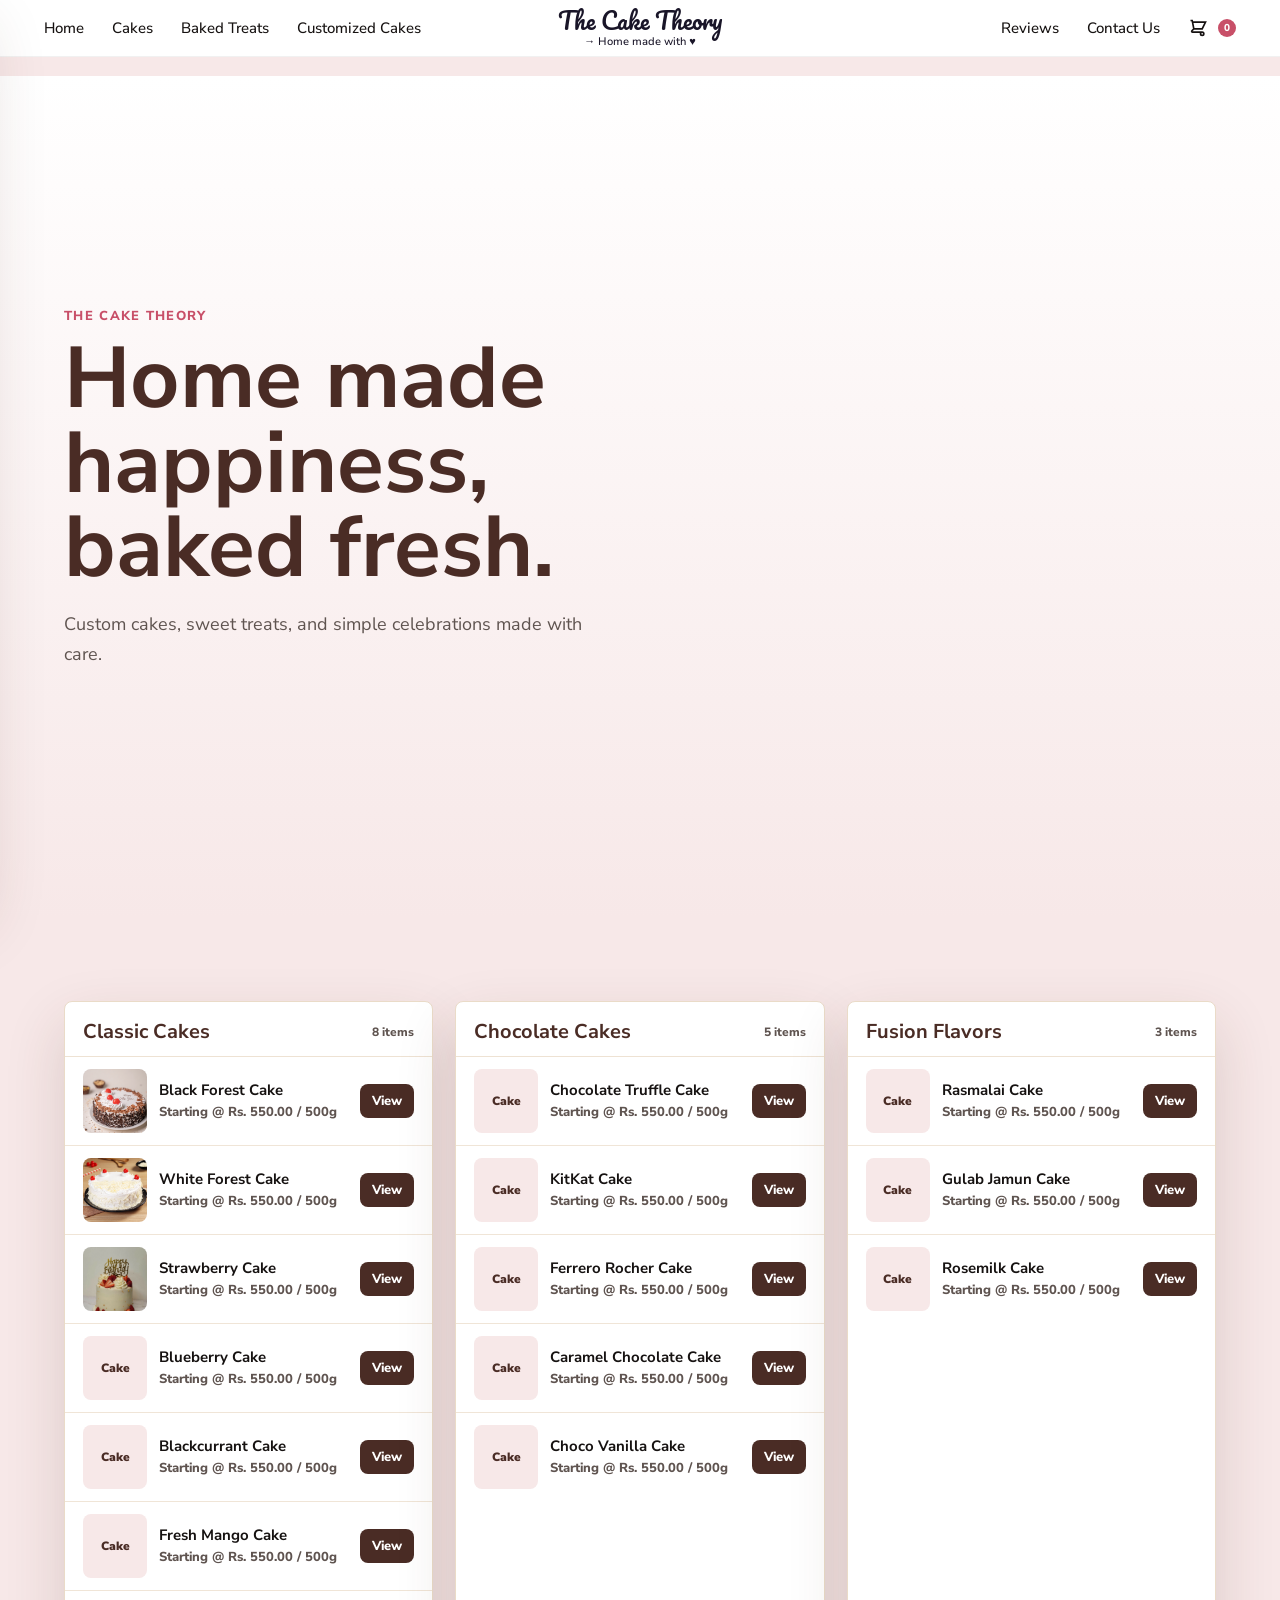
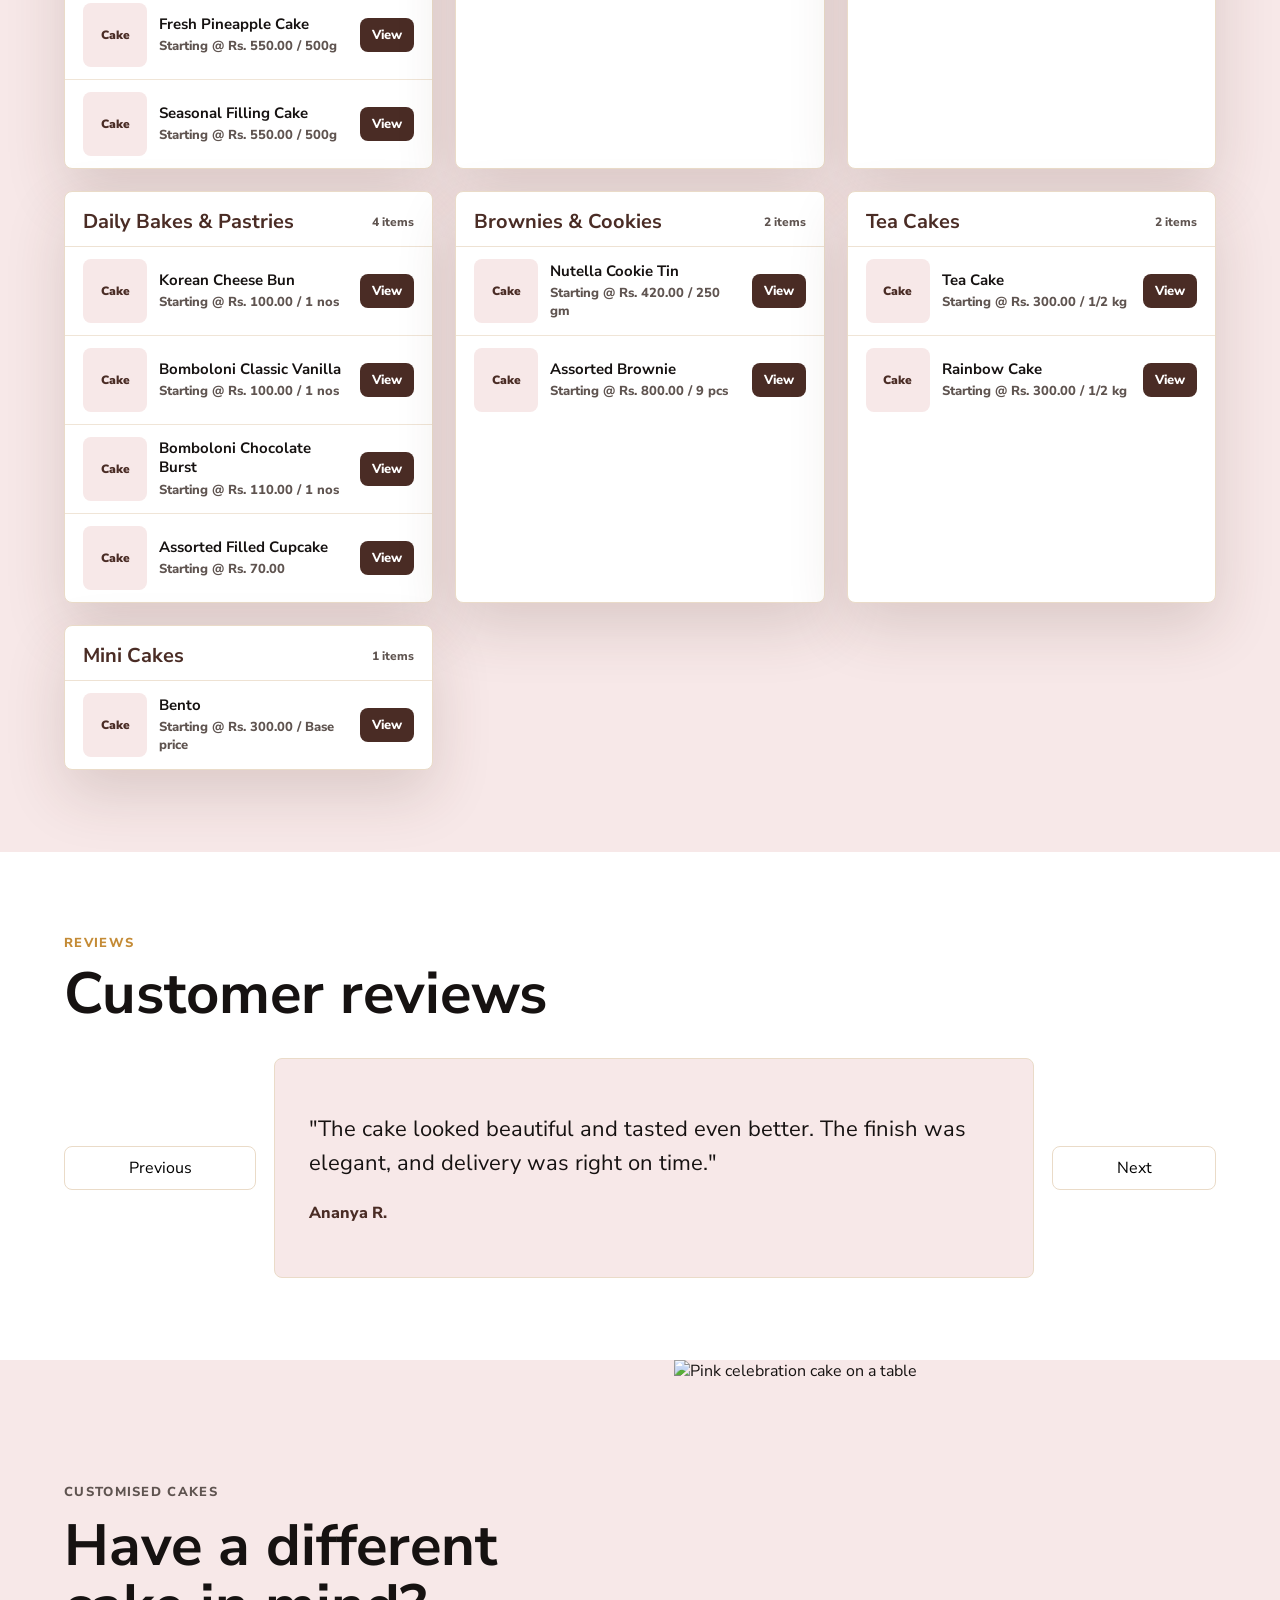
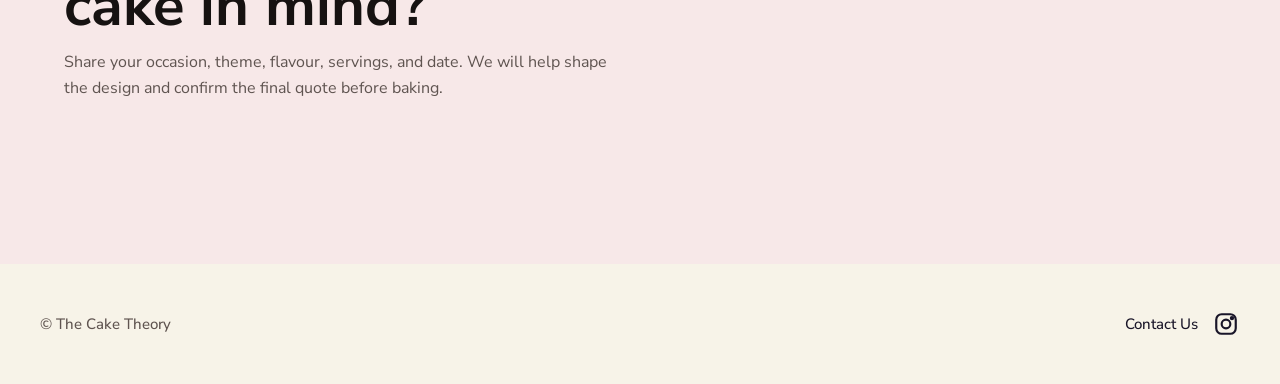
==== commit 1161f0f5: "update" ====
--- a/public/index.html
+++ b/public/index.html
@@ -1,4 +1,4 @@
-<!DOCTYPE html>
+﻿<!DOCTYPE html>
 <html lang="en">
 <head>
   <meta charset="UTF-8">
@@ -25,54 +25,54 @@
         <div class="dropdown-panel">
           <div>
             <h3>Classic Cakes</h3>
-            <a href="product.html?item=black-forest">Black Forest</a>
-            <a href="product.html?item=white-forest">White Forest</a>
-            <a href="product.html?item=strawberry">Strawberry</a>
-            <a href="product.html?item=blueberry">Blueberry</a>
-            <a href="product.html?item=blackcurrant">Blackcurrant</a>
-            <a href="product.html?item=fresh-mango-cake">Fresh Mango Cake</a>
-            <a href="product.html?item=fresh-pineapple">Fresh Pineapple</a>
-            <a href="product.html?item=seasonal-filling-cake">Seasonal Filling Cake</a>
+            <a href="black-forest.html">Black Forest</a>
+            <a href="white-forest.html">White Forest</a>
+            <a href="strawberry.html">Strawberry</a>
+            <a href="blueberry.html">Blueberry</a>
+            <a href="blackcurrant.html">Blackcurrant</a>
+            <a href="fresh-mango-cake.html">Fresh Mango Cake</a>
+            <a href="fresh-pineapple.html">Fresh Pineapple</a>
+            <a href="seasonal-filling-cake.html">Seasonal Filling Cake</a>
           </div>
           <div>
             <h3>Chocolate Cakes</h3>
-            <a href="product.html?item=chocolate-truffle">Chocolate Truffle</a>
-            <a href="product.html?item=kitkat-cake">KitKat Cake</a>
-            <a href="product.html?item=ferrero-rocher">Ferrero Rocher</a>
-            <a href="product.html?item=caramel-chocolate">Caramel Chocolate</a>
-            <a href="product.html?item=choco-vanilla">Choco Vanilla</a>
+            <a href="chocolate-truffle.html">Chocolate Truffle</a>
+            <a href="kitkat-cake.html">KitKat Cake</a>
+            <a href="ferrero-rocher.html">Ferrero Rocher</a>
+            <a href="caramel-chocolate.html">Caramel Chocolate</a>
+            <a href="choco-vanilla.html">Choco Vanilla</a>
           </div>
           <div>
             <h3>Fusion Flavors</h3>
-            <a href="product.html?item=rasmalai-cake">Rasmalai Cake</a>
-            <a href="product.html?item=gulab-jamun-cake">Gulab Jamun Cake</a>
-            <a href="product.html?item=rosemilk-cake">Rosemilk Cake</a>
+            <a href="rasmalai-cake.html">Rasmalai Cake</a>
+            <a href="gulab-jamun-cake.html">Gulab Jamun Cake</a>
+            <a href="rosemilk-cake.html">Rosemilk Cake</a>
           </div>
         </div>
       </div>
       <div class="nav-dropdown">
-        <a href="#desserts">Baked Treats</a>
+        <a href="#cakes">Baked Treats</a>
         <div class="dropdown-panel baked-treats-panel">
           <div>
             <h3>Daily Bakes & Pastries</h3>
-            <a href="product.html?item=korean-cheese-bun">Korean Cheese Bun</a>
-            <a href="product.html?item=bomboloni-classic-vanilla">Bomboloni Classic Vanilla</a>
-            <a href="product.html?item=bomboloni-chocolate-burst">Bomboloni Chocolate Burst</a>
-            <a href="product.html?item=assorted-filled-cupcakes">Assorted Filled Cupcakes</a>
+            <a href="korean-cheese-bun.html">Korean Cheese Bun</a>
+            <a href="bomboloni-classic-vanilla.html">Bomboloni Classic Vanilla</a>
+            <a href="bomboloni-chocolate-burst.html">Bomboloni Chocolate Burst</a>
+            <a href="assorted-filled-cupcakes.html">Assorted Filled Cupcakes</a>
           </div>
           <div>
             <h3>Brownies & Cookies</h3>
-            <a href="product.html?item=nutella-cookie-tin">Nutella Cookie Tin</a>
-            <a href="product.html?item=assorted-brownie-box">Assorted Brownie Box</a>
+            <a href="nutella-cookie-tin.html">Nutella Cookie Tin</a>
+            <a href="assorted-brownie-box.html">Assorted Brownie Box</a>
           </div>
           <div>
             <h3>Tea Cakes</h3>
-            <a href="product.html?item=classic-tea-cake">Classic Tea Cake</a>
-            <a href="product.html?item=rainbow-cake">Rainbow Cake</a>
+            <a href="classic-tea-cake.html">Classic Tea Cake</a>
+            <a href="rainbow-cake.html">Rainbow Cake</a>
           </div>
           <div>
             <h3>Mini Cakes</h3>
-            <a href="product.html?item=bento-cakes">Bento Cakes</a>
+            <a href="bento-cakes.html">Bento Cakes</a>
           </div>
         </div>
       </div>
@@ -87,7 +87,7 @@
     </a>
     <a class="cart-link cart-button mobile-cart" href="cart.html" style="display:flex; align-items:center;">
       <svg width="20" height="20" fill="none" stroke="currentColor" stroke-width="2" viewBox="0 0 24 24"><path d="M3 3h2l.4 2M7 13h10l4-8H5.4M7 13L5.4 5M7 13l-2.293 2.293c-.63.63-.184 1.707.707 1.707H17m0 0a2 2 0 100 4 2 2 0 000-4zm-8 2a2 0 11-4 0 2 0 014 0z"/></svg>
-      <span id="cartCount" style="margin-left:4px;">0</span>
+      <span class="cart-count" style="margin-left:4px;">0</span>
     </a>
 
     <nav class="desktop-nav right-nav" aria-label="Secondary navigation">
@@ -95,7 +95,7 @@
       <a href="#contact">Contact Us</a>
       <a class="cart-link cart-button" href="cart.html" style="display:flex; align-items:center;">
         <svg width="20" height="20" fill="none" stroke="currentColor" stroke-width="2" viewBox="0 0 24 24"><path d="M3 3h2l.4 2M7 13h10l4-8H5.4M7 13L5.4 5M7 13l-2.293 2.293c-.63.63-.184 1.707.707 1.707H17m0 0a2 2 0 100 4 2 2 0 000-4zm-8 2a2 0 11-4 0 2 0 014 0z"/></svg>
-        <span id="cartCount" style="margin-left:4px;">0</span>
+        <span class="cart-count" style="margin-left:4px;">0</span>
       </a>
     </nav>
   </header>
@@ -106,40 +106,40 @@
     <details>
       <summary>Cakes</summary>
       <h3>Classic Cakes</h3>
-      <a href="product.html?item=black-forest">Black Forest</a>
-      <a href="product.html?item=white-forest">White Forest</a>
-      <a href="product.html?item=strawberry">Strawberry</a>
-      <a href="product.html?item=blueberry">Blueberry</a>
-      <a href="product.html?item=blackcurrant">Blackcurrant</a>
-      <a href="product.html?item=fresh-mango-cake">Fresh Mango Cake</a>
-      <a href="product.html?item=fresh-pineapple">Fresh Pineapple</a>
-      <a href="product.html?item=seasonal-filling-cake">Seasonal Filling Cake</a>
+      <a href="black-forest.html">Black Forest</a>
+      <a href="white-forest.html">White Forest</a>
+      <a href="strawberry.html">Strawberry</a>
+      <a href="blueberry.html">Blueberry</a>
+      <a href="blackcurrant.html">Blackcurrant</a>
+      <a href="fresh-mango-cake.html">Fresh Mango Cake</a>
+      <a href="fresh-pineapple.html">Fresh Pineapple</a>
+      <a href="seasonal-filling-cake.html">Seasonal Filling Cake</a>
       <h3>Chocolate Cakes</h3>
-      <a href="product.html?item=chocolate-truffle">Chocolate Truffle</a>
-      <a href="product.html?item=kitkat-cake">KitKat Cake</a>
-      <a href="product.html?item=ferrero-rocher">Ferrero Rocher</a>
-      <a href="product.html?item=caramel-chocolate">Caramel Chocolate</a>
-      <a href="product.html?item=choco-vanilla">Choco Vanilla</a>
+      <a href="chocolate-truffle.html">Chocolate Truffle</a>
+      <a href="kitkat-cake.html">KitKat Cake</a>
+      <a href="ferrero-rocher.html">Ferrero Rocher</a>
+      <a href="caramel-chocolate.html">Caramel Chocolate</a>
+      <a href="choco-vanilla.html">Choco Vanilla</a>
       <h3>Fusion Flavors</h3>
-      <a href="product.html?item=rasmalai-cake">Rasmalai Cake</a>
-      <a href="product.html?item=gulab-jamun-cake">Gulab Jamun Cake</a>
-      <a href="product.html?item=rosemilk-cake">Rosemilk Cake</a>
+      <a href="rasmalai-cake.html">Rasmalai Cake</a>
+      <a href="gulab-jamun-cake.html">Gulab Jamun Cake</a>
+      <a href="rosemilk-cake.html">Rosemilk Cake</a>
     </details>
     <details>
       <summary>Baked Treats</summary>
       <h3>Daily Bakes & Pastries</h3>
-      <a href="product.html?item=korean-cheese-bun">Korean Cheese Bun</a>
-      <a href="product.html?item=bomboloni-classic-vanilla">Bomboloni Classic Vanilla</a>
-      <a href="product.html?item=bomboloni-chocolate-burst">Bomboloni Chocolate Burst</a>
-      <a href="product.html?item=assorted-filled-cupcakes">Assorted Filled Cupcake</a>
+      <a href="korean-cheese-bun.html">Korean Cheese Bun</a>
+      <a href="bomboloni-classic-vanilla.html">Bomboloni Classic Vanilla</a>
+      <a href="bomboloni-chocolate-burst.html">Bomboloni Chocolate Burst</a>
+      <a href="assorted-filled-cupcakes.html">Assorted Filled Cupcake</a>
       <h3>Brownies & Cookies</h3>
-      <a href="product.html?item=nutella-cookie-tin">Nutella Cookie Tin</a>
-      <a href="product.html?item=assorted-brownie-box">Assorted Brownie</a>
+      <a href="nutella-cookie-tin.html">Nutella Cookie Tin</a>
+      <a href="assorted-brownie-box.html">Assorted Brownie</a>
       <h3>Tea Cakes</h3>
-      <a href="product.html?item=classic-tea-cake">Tea Cake</a>
-      <a href="product.html?item=rainbow-cake">Rainbow Cake</a>
+      <a href="classic-tea-cake.html">Tea Cake</a>
+      <a href="rainbow-cake.html">Rainbow Cake</a>
       <h3>Mini Cakes</h3>
-      <a href="product.html?item=bento-cakes">Bento</a>
+      <a href="bento-cakes.html">Bento</a>
     </details>
     <a href="#custom">Customized Cakes</a>
     <a href="#reviews">Reviews</a>
@@ -149,14 +149,6 @@
     </a>
   </aside>
 
-  <div class="search-panel" aria-hidden="true">
-    <div class="search-box">
-      <button class="close-search" type="button" aria-label="Close search">Close</button>
-      <label for="siteSearch">Search our cakes</label>
-      <input id="siteSearch" type="search" placeholder="Try chocolate, berry, cupcake...">
-    </div>
-  </div>
-
   <main id="home">
     <section class="hero">
       <div class="admin-home-text" id="homeTextBlock">
@@ -167,6 +159,7 @@
     </section>
 
     <section class="section product-section" id="cakes">
+      <div class="home-product-menu" id="homeProductMenu"></div>
       <div class="admin-added-products" id="adminAddedProducts"></div>
     </section>
 
@@ -223,3 +216,4 @@
 
 
 
+
--- a/static/css/styles.css
+++ b/static/css/styles.css
@@ -26,8 +26,7 @@
   font-family: "Nunito Sans", Arial, Helvetica, sans-serif;
 }
 
-body.menu-open,
-body.search-open {
+body.menu-open {
   overflow: hidden;
 }
 
@@ -262,12 +261,22 @@
   display: inline-flex !important;
   align-items: center;
   justify-content: center;
-  gap: 0;
+  gap: 6px;
   white-space: nowrap;
 }
 
 .mobile-cart {
   display: none !important;
+  min-width: 42px;
+  min-height: 42px;
+  justify-self: end;
+  padding: 0 8px;
+  text-decoration: none;
+}
+
+.mobile-cart svg {
+  width: 21px;
+  height: 21px;
 }
 
 .signup-link {
@@ -309,10 +318,13 @@
   inset: 0 auto 0 0;
   z-index: 40;
   width: min(340px, 84vw);
+  max-height: 100vh;
   display: flex;
   flex-direction: column;
   gap: 18px;
   padding: 28px;
+  overflow-y: auto;
+  overscroll-behavior: contain;
   background: var(--paper);
   box-shadow: var(--shadow);
   transform: translateX(-105%);
@@ -411,45 +423,6 @@
   text-transform: uppercase;
 }
 
-.search-panel {
-  position: fixed;
-  inset: 0;
-  z-index: 50;
-  display: grid;
-  place-items: center;
-  padding: 20px;
-  background: rgba(22, 18, 17, 0.64);
-  opacity: 0;
-  pointer-events: none;
-  transition: opacity 180ms ease;
-}
-
-body.search-open .search-panel {
-  opacity: 1;
-  pointer-events: auto;
-}
-
-.search-box {
-  width: min(680px, 100%);
-  padding: 28px;
-  border-radius: 8px;
-  background: var(--paper);
-}
-
-.search-box label {
-  display: block;
-  margin: 18px 0 10px;
-  font-size: 28px;
-  font-weight: 800;
-}
-
-.search-box input {
-  width: 100%;
-  border: 1px solid var(--line);
-  border-radius: 8px;
-  padding: 15px 16px;
-}
-
 .hero {
   min-height: calc(100vh - 57px);
   display: grid;
@@ -611,6 +584,128 @@
 
 .admin-added-products:empty {
   display: none;
+}
+
+.home-product-menu {
+  margin-top: 0;
+}
+
+.mobile-order-menu {
+  display: grid;
+  grid-template-columns: repeat(3, minmax(0, 1fr));
+  gap: 22px;
+}
+
+.order-category {
+  min-width: 0;
+  border: 1px solid var(--line);
+  border-radius: 8px;
+  background: var(--paper);
+  box-shadow: var(--shadow);
+  overflow: hidden;
+}
+
+.order-category-title {
+  display: flex;
+  align-items: center;
+  justify-content: space-between;
+  gap: 12px;
+  padding: 18px 18px 12px;
+  border-bottom: 1px solid rgba(234, 219, 200, 0.8);
+}
+
+.order-category-title h3 {
+  margin: 0;
+  color: var(--cocoa);
+  font-size: 20px;
+  line-height: 1.2;
+}
+
+.order-category-title span {
+  flex: 0 0 auto;
+  color: var(--soft-ink);
+  font-size: 12px;
+  font-weight: 800;
+}
+
+.order-item-list {
+  display: grid;
+  gap: 0;
+}
+
+.order-item {
+  display: grid;
+  grid-template-columns: 64px minmax(0, 1fr) auto;
+  align-items: center;
+  gap: 12px;
+  min-height: 88px;
+  padding: 12px 18px;
+  color: inherit;
+  text-decoration: none;
+  border-bottom: 1px solid rgba(234, 219, 200, 0.72);
+}
+
+.order-item:last-child {
+  border-bottom: 0;
+}
+
+.order-item-thumb {
+  width: 64px;
+  height: 64px;
+  border-radius: 8px;
+  display: grid;
+  place-items: center;
+  overflow: hidden;
+  background: var(--cream);
+}
+
+.order-item-thumb img {
+  width: 100%;
+  height: 100%;
+  object-fit: cover;
+}
+
+.order-item-thumb.missing-image::before {
+  content: "Cake";
+  color: var(--cocoa);
+  font-size: 12px;
+  font-weight: 900;
+}
+
+.order-item strong,
+.order-item small {
+  display: block;
+}
+
+.order-item strong {
+  color: var(--ink);
+  font-size: 15px;
+  line-height: 1.25;
+}
+
+.order-item small {
+  margin-top: 4px;
+  color: var(--soft-ink);
+  font-size: 13px;
+  font-weight: 800;
+}
+
+.order-item em {
+  min-height: 34px;
+  display: inline-flex;
+  align-items: center;
+  justify-content: center;
+  padding: 0 12px;
+  border-radius: 8px;
+  color: var(--paper);
+  background: var(--cocoa);
+  font-style: normal;
+  font-size: 13px;
+  font-weight: 800;
+}
+
+.order-item:hover {
+  background: #fffaf4;
 }
 
 .admin-added-title {
@@ -1366,7 +1461,7 @@
 .admin-product-row,
 .admin-order-row {
   display: grid;
-  grid-template-columns: minmax(180px, 1fr) 180px 140px 120px;
+  grid-template-columns: minmax(180px, 1fr) 150px minmax(220px, 1.2fr) 180px 120px 110px;
   gap: 12px;
   align-items: end;
   padding: 16px;
@@ -1380,6 +1475,50 @@
   align-items: center;
 }
 
+.admin-pricing-field {
+  display: grid;
+  gap: 8px;
+}
+
+.admin-pricing-field > span {
+  color: var(--cocoa);
+  font-size: 13px;
+  font-weight: 800;
+}
+
+.admin-pricing-rows {
+  display: grid;
+  gap: 8px;
+}
+
+.admin-pricing-row {
+  display: grid;
+  grid-template-columns: minmax(68px, 0.8fr) minmax(90px, 1fr) 34px;
+  gap: 8px;
+}
+
+.admin-pricing-row input {
+  min-width: 0;
+}
+
+.admin-pricing-row button,
+.admin-add-price {
+  min-height: 38px;
+  border: 1px solid var(--line);
+  border-radius: 8px;
+  color: var(--cocoa);
+  background: var(--paper);
+  cursor: pointer;
+  font-weight: 900;
+}
+
+.admin-add-price {
+  width: 100%;
+  padding: 0 10px;
+  color: var(--paper);
+  background: var(--cocoa);
+}
+
 .admin-product-row h3,
 .admin-order-row h3 {
   margin-bottom: 4px;
@@ -1419,6 +1558,10 @@
   .cake-menu-grid {
     grid-template-columns: repeat(2, minmax(0, 1fr));
   }
+
+  .mobile-order-menu {
+    grid-template-columns: repeat(2, minmax(0, 1fr));
+  }
 }
 
 @media (max-width: 760px) {
@@ -1427,8 +1570,18 @@
   }
 
   .hero {
-    min-height: 420px;
+    min-height: 0;
+    padding-top: 0;
+    padding-bottom: 0;
     align-items: center;
+  }
+
+  .admin-home-text {
+    display: none;
+  }
+
+  .product-section {
+    padding-top: 0;
   }
 
   .desserts,
@@ -1495,6 +1648,37 @@
     grid-column: 2;
     justify-items: start;
   }
+
+  .mobile-order-menu {
+    grid-template-columns: 1fr;
+    gap: 18px;
+  }
+
+  .order-category {
+    max-height: min(470px, 72vh);
+  }
+
+  .order-category-title {
+    position: sticky;
+    top: 0;
+    z-index: 1;
+    background: var(--paper);
+  }
+
+  .order-item-list {
+    max-height: min(380px, 58vh);
+    overflow-y: auto;
+    overscroll-behavior: contain;
+    -webkit-overflow-scrolling: touch;
+  }
+
+  .mobile-menu details[open] {
+    max-height: min(520px, 72vh);
+    overflow-y: auto;
+    overscroll-behavior: contain;
+    padding-right: 6px;
+    -webkit-overflow-scrolling: touch;
+  }
 }
 
 @media (max-width: 540px) {
@@ -1776,6 +1960,10 @@
     padding-top: 52px;
   }
 
+  .black-forest-page .logo strong {
+    font-size: clamp(19px, 1.8vw, 24px);
+  }
+
   .black-forest-info {
     justify-self: center;
     width: min(100%, 620px);
@@ -1787,6 +1975,14 @@
     padding-inline: 14px;
   }
 
+  .black-forest-page .logo strong {
+    font-size: 17px;
+  }
+
+  .black-forest-page .logo small {
+    display: none;
+  }
+
   .black-forest-detail {
     padding-inline: 18px;
   }
